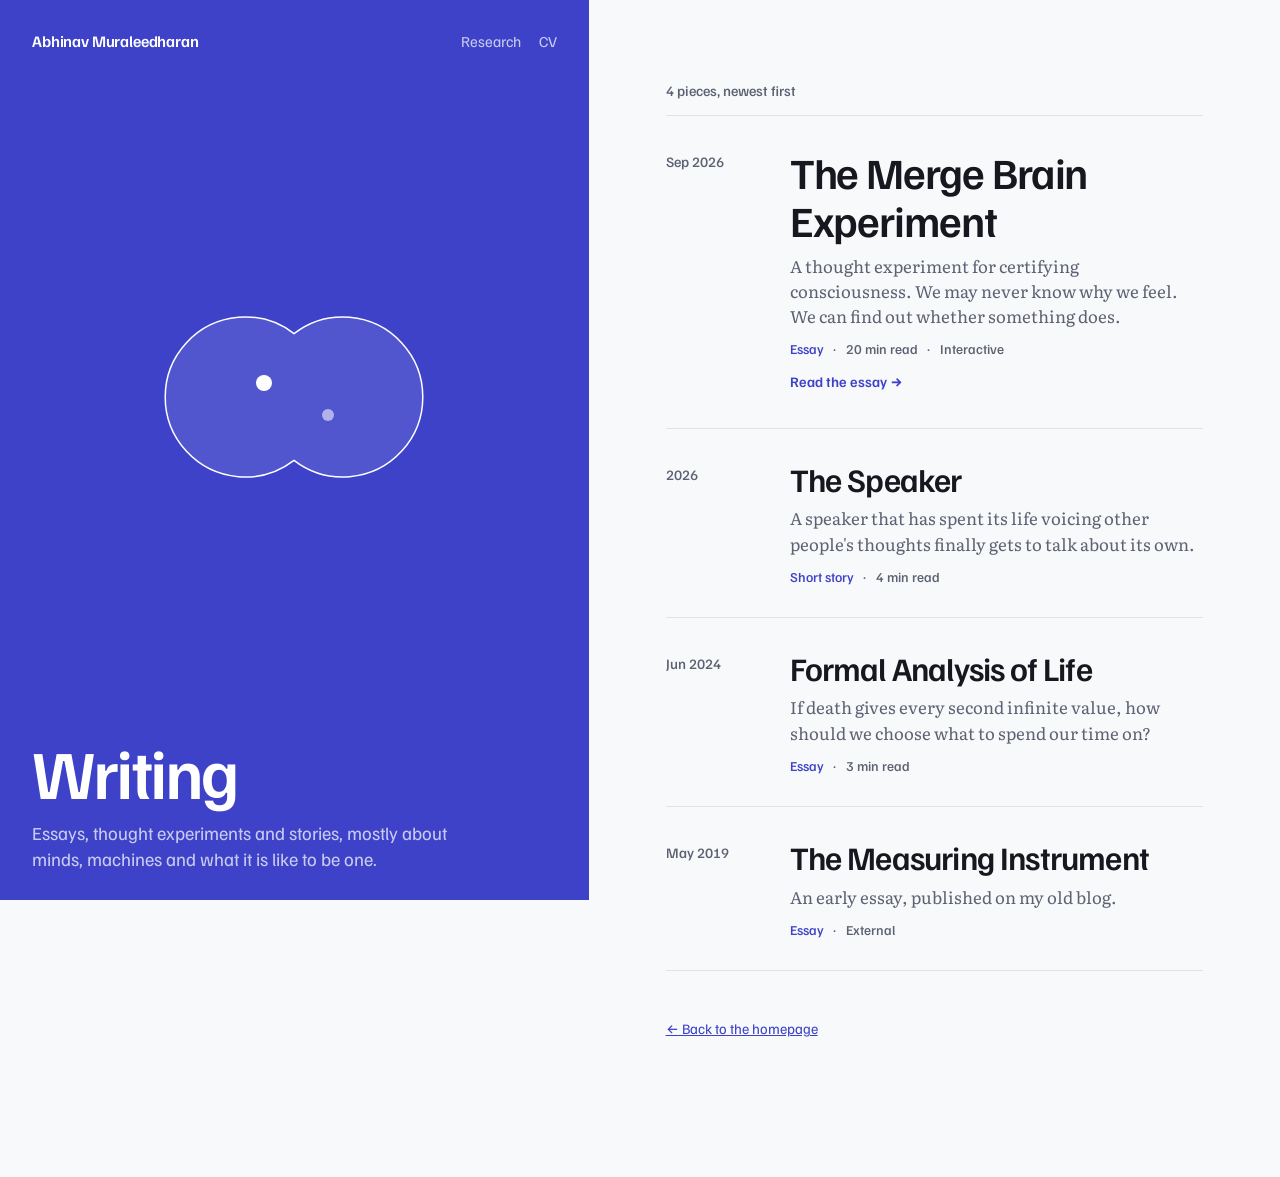
==== blog/index.html @ 08257e50 "Add blog section with index page and The Merge Brain Experiment - blog/index.html: list of all writi" ====
<!DOCTYPE html>
<html lang="en">
<head>
<meta charset="utf-8">
<meta name="viewport" content="width=device-width, initial-scale=1, viewport-fit=cover">
<title>Writing · Abhinav Muraleedharan</title>
<meta name="description" content="Essays, thought experiments and stories by Abhinav Muraleedharan.">
<link rel="preconnect" href="https://fonts.googleapis.com">
<link rel="preconnect" href="https://fonts.gstatic.com" crossorigin>
<link href="https://fonts.googleapis.com/css2?family=Familjen+Grotesk:wght@400;500;600;700&family=Literata:ital,opsz,wght@0,7..72,300..600;1,7..72,300..600&display=swap" rel="stylesheet">
<link rel="icon" href="data:image/svg+xml,<svg xmlns=%22http://www.w3.org/2000/svg%22 viewBox=%220 0 100 100%22><text y=%22.9em%22 font-size=%2290%22>🌐</text></svg>">
<style>
:root {
  --paper: #F8F9FB; --ink: #17181F; --muted: #5D6273; --rule: #DFE2E8; --accent: #3D42C8;
  --panel: #3D42C8; --panel-ink: #FFFFFF; --panel-muted: rgba(255,255,255,.72); --panel-soft: rgba(255,255,255,.10);
  --serif: "Literata", "Iowan Old Style", Georgia, serif;
  --sans: "Familjen Grotesk", "Helvetica Neue", Arial, sans-serif;
}
@media (prefers-color-scheme: dark) {
  :root { --paper:#111217; --ink:#E7E8EC; --muted:#9A9FAD; --rule:#262833; --accent:#8E94FF; --panel:#23267A; --panel-soft:rgba(255,255,255,.08); }
}
*, *::before, *::after { box-sizing: border-box; }
html { -webkit-text-size-adjust: 100%; }
body { margin: 0; background: var(--paper); color: var(--ink); font-family: var(--serif); font-size: 1.125rem; line-height: 1.72; }
a { color: inherit; }
:focus-visible { outline: 2px solid var(--accent); outline-offset: 3px; border-radius: 2px; }

.shell { display: grid; grid-template-columns: minmax(0,46fr) minmax(0,54fr); min-height: 100vh; min-height: 100dvh; }

/* the panel */
.panel {
  position: sticky; top: 0; height: 100vh; height: 100dvh;
  background: var(--panel); color: var(--panel-ink); font-family: var(--sans);
  display: grid; grid-template-rows: auto 1fr auto; overflow: hidden;
}
.panel-top { padding: 1.75rem 2rem 0; display: flex; justify-content: space-between; gap: 1rem; align-items: baseline; }
.home { font-weight: 600; font-size: 1rem; letter-spacing: -.01em; text-decoration: none; white-space: nowrap; }
.home:hover { text-decoration: underline; text-underline-offset: 3px; }
.panel-top nav { display: flex; gap: 1.1rem; font-size: .95rem; }
.panel-top nav a { color: var(--panel-muted); text-decoration: none; }
.panel-top nav a:hover { color: var(--panel-ink); }
.panel-mid { display: flex; flex-direction: column; justify-content: center; padding: 0 2rem; min-height: 0; }
.panel svg { width: 100%; max-width: 360px; height: auto; display: block; margin: 0 auto; }
.panel svg .shape { fill: var(--panel-soft); stroke: var(--panel-ink); stroke-width: 1.5; }
.panel svg .self { fill: var(--panel-ink); }
.panel-foot { padding: 0 2rem 1.75rem; }
.panel h1 { font-weight: 600; font-size: clamp(2.8rem, 5.4vw, 4.6rem); line-height: .98; letter-spacing: -.035em; margin: 0 0 .9rem; }
.panel .blurb { font-size: 1.15rem; line-height: 1.4; color: var(--panel-muted); margin: 0; max-width: 26rem; }

/* the list */
.reading { padding: 9vh clamp(1.5rem, 6vw, 6rem) 14vh; min-width: 0; }
.col { max-width: 36rem; }
.count { font: 500 .9rem var(--sans); color: var(--muted); margin: 0 0 1rem; }
.posts { list-style: none; margin: 0; padding: 0; }
.post { border-top: 1px solid var(--rule); }
.post:last-child { border-bottom: 1px solid var(--rule); }
.post a { display: grid; grid-template-columns: 6.5rem 1fr; gap: 0 1.25rem; padding: 2rem 0; text-decoration: none; }
.post .date { font: 500 .9rem/1.9 var(--sans); color: var(--muted); font-variant-numeric: tabular-nums; }
.post h2 { font: 600 clamp(1.6rem, 2.6vw, 2.05rem)/1.12 var(--sans); letter-spacing: -.025em; margin: 0 0 .5rem; transition: color .15s; }
.post .sub { margin: 0 0 .75rem; color: var(--muted); font-size: 1.05rem; line-height: 1.5; }
.post .meta { font: 500 .85rem var(--sans); color: var(--muted); display: flex; gap: .6rem; flex-wrap: wrap; align-items: center; }
.post .kind { color: var(--accent); }
.post .go { font: 600 .9rem var(--sans); color: var(--accent); margin-top: .9rem; display: inline-block; }
.post a:hover h2 { color: var(--accent); }
.post a:hover .go { text-decoration: underline; text-underline-offset: 3px; }
.post.featured h2 { font-size: clamp(2rem, 3.4vw, 2.7rem); }
.end { margin-top: 3rem; font: 400 .9rem var(--sans); color: var(--muted); }
.end a { color: var(--accent); }

@media (max-width: 900px) {
  .shell { display: block; }
  .panel { position: static; height: auto; grid-template-rows: auto auto auto; }
  .panel-mid { padding: 1.5rem 1.25rem .5rem; }
  .panel svg { max-width: 220px; }
  .panel-top { padding: 1rem 1.25rem 0; }
  .panel-foot { padding: 0 1.25rem 1.75rem; }
  .reading { padding: 2.5rem 1.25rem 10vh; }
  .post a { grid-template-columns: 1fr; }
  .post .date { margin-bottom: .35rem; }
}
</style>
</head>
<body>
<div class="shell">

  <aside class="panel">
    <div class="panel-top">
      <a class="home" href="../">Abhinav Muraleedharan</a>
      <nav aria-label="Site">
        <a href="../#research">Research</a>
        <a href="../data/Abhinav_Muraleedharan_CV_Sep.pdf">CV</a>
      </nav>
    </div>
    <div class="panel-mid" aria-hidden="true">
      <svg viewBox="0 0 360 220">
        <path class="shape" d="M180,46.6 A80,80 0 1 0 180,173.4 A80,80 0 1 0 180,46.6 Z"/>
        <circle class="self" cx="150" cy="96" r="8"/>
        <circle class="self" cx="214" cy="128" r="6" opacity=".55"/>
      </svg>
    </div>
    <div class="panel-foot">
      <h1>Writing</h1>
      <p class="blurb">Essays, thought experiments and stories, mostly about minds, machines and what it is like to be one.</p>
    </div>
  </aside>

  <main class="reading">
    <div class="col">
      <p class="count">4 pieces, newest first</p>

      <!--
        To add a new post:
        1. Put the post's HTML file in this blog/ folder (e.g. blog/my-new-post.html).
        2. Copy one <li class="post"> block below, paste it at the top of the list,
           and change the link, date, title, subtitle and meta.
        3. Update the count above.
      -->
      <ol class="posts" reversed>

        <li class="post featured">
          <a href="the-merge-brain-experiment.html">
            <span class="date">Sep 2026</span>
            <div>
              <h2>The Merge Brain Experiment</h2>
              <p class="sub">A thought experiment for certifying consciousness. We may never know why we feel. We can find out whether something does.</p>
              <div class="meta"><span class="kind">Essay</span><span>&middot;</span><span>20 min read</span><span>&middot;</span><span>Interactive</span></div>
              <span class="go">Read the essay &rarr;</span>
            </div>
          </a>
        </li>

        <li class="post">
          <a href="../the_speaker.html">
            <span class="date">2026</span>
            <div>
              <h2>The Speaker</h2>
              <p class="sub">A speaker that has spent its life voicing other people's thoughts finally gets to talk about its own.</p>
              <div class="meta"><span class="kind">Short story</span><span>&middot;</span><span>4 min read</span></div>
            </div>
          </a>
        </li>

        <li class="post">
          <a href="../formal_analysis_of_life.html">
            <span class="date">Jun 2024</span>
            <div>
              <h2>Formal Analysis of Life</h2>
              <p class="sub">If death gives every second infinite value, how should we choose what to spend our time on?</p>
              <div class="meta"><span class="kind">Essay</span><span>&middot;</span><span>3 min read</span></div>
            </div>
          </a>
        </li>

        <li class="post">
          <a href="https://themeasuringinstrument.home.blog/2019/05/11/the-measuring-instrument/">
            <span class="date">May 2019</span>
            <div>
              <h2>The Measuring Instrument</h2>
              <p class="sub">An early essay, published on my old blog.</p>
              <div class="meta"><span class="kind">Essay</span><span>&middot;</span><span>External</span></div>
            </div>
          </a>
        </li>

      </ol>

      <p class="end"><a href="../">&larr; Back to the homepage</a></p>
    </div>
  </main>

</div>
</body>
</html>
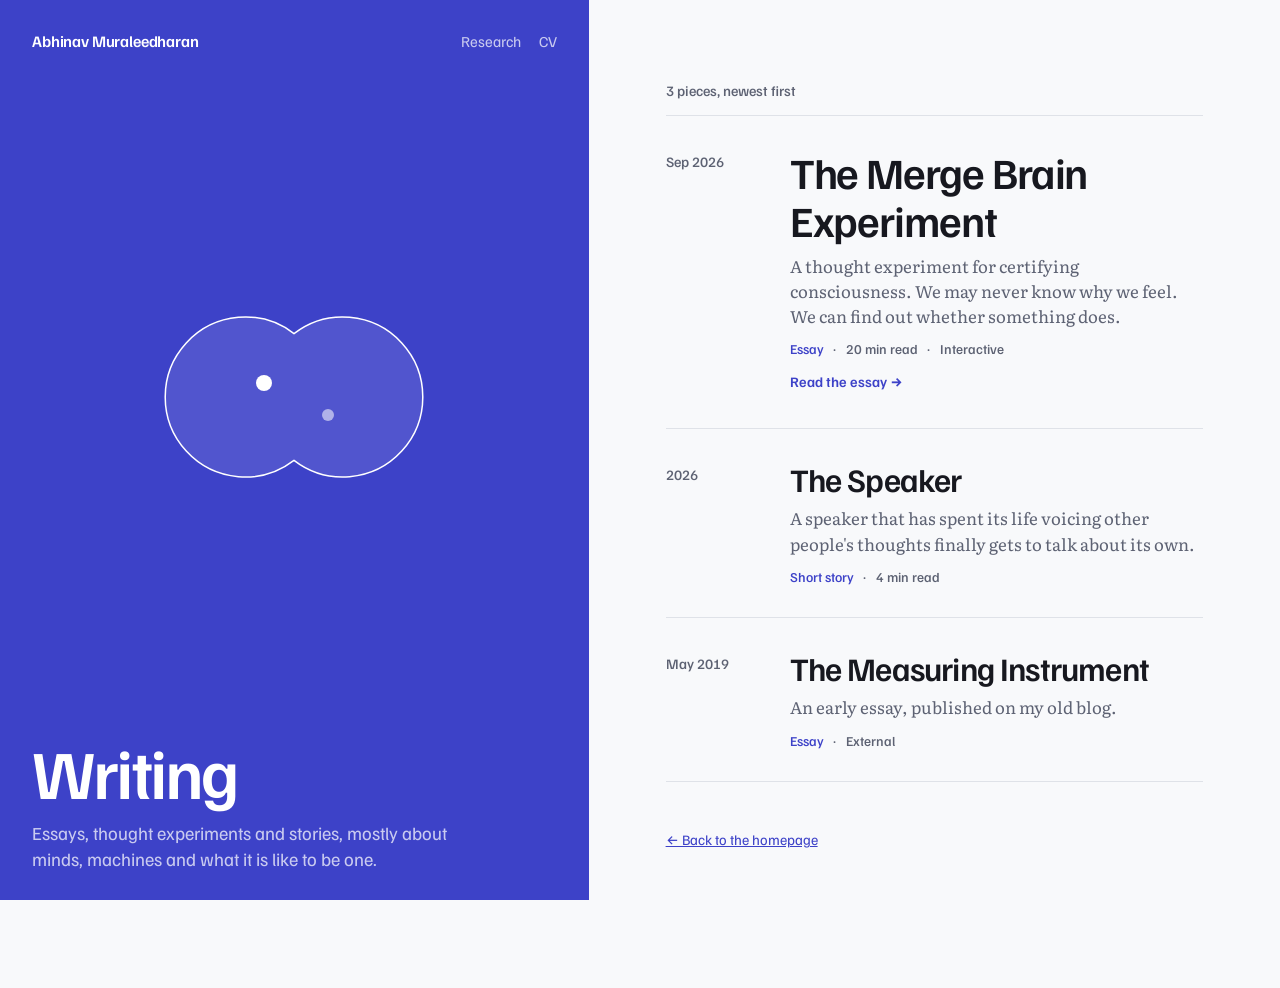
==== commit 452f5917: "Remove unfinished Formal Analysis of Life post Drop it from the blog index and delete the page so it" ====
--- a/blog/index.html
+++ b/blog/index.html
@@ -106,7 +106,7 @@
 
   <main class="reading">
     <div class="col">
-      <p class="count">4 pieces, newest first</p>
+      <p class="count">3 pieces, newest first</p>
 
       <!--
         To add a new post:
@@ -141,17 +141,6 @@
         </li>
 
         <li class="post">
-          <a href="../formal_analysis_of_life.html">
-            <span class="date">Jun 2024</span>
-            <div>
-              <h2>Formal Analysis of Life</h2>
-              <p class="sub">If death gives every second infinite value, how should we choose what to spend our time on?</p>
-              <div class="meta"><span class="kind">Essay</span><span>&middot;</span><span>3 min read</span></div>
-            </div>
-          </a>
-        </li>
-
-        <li class="post">
           <a href="https://themeasuringinstrument.home.blog/2019/05/11/the-measuring-instrument/">
             <span class="date">May 2019</span>
             <div>
